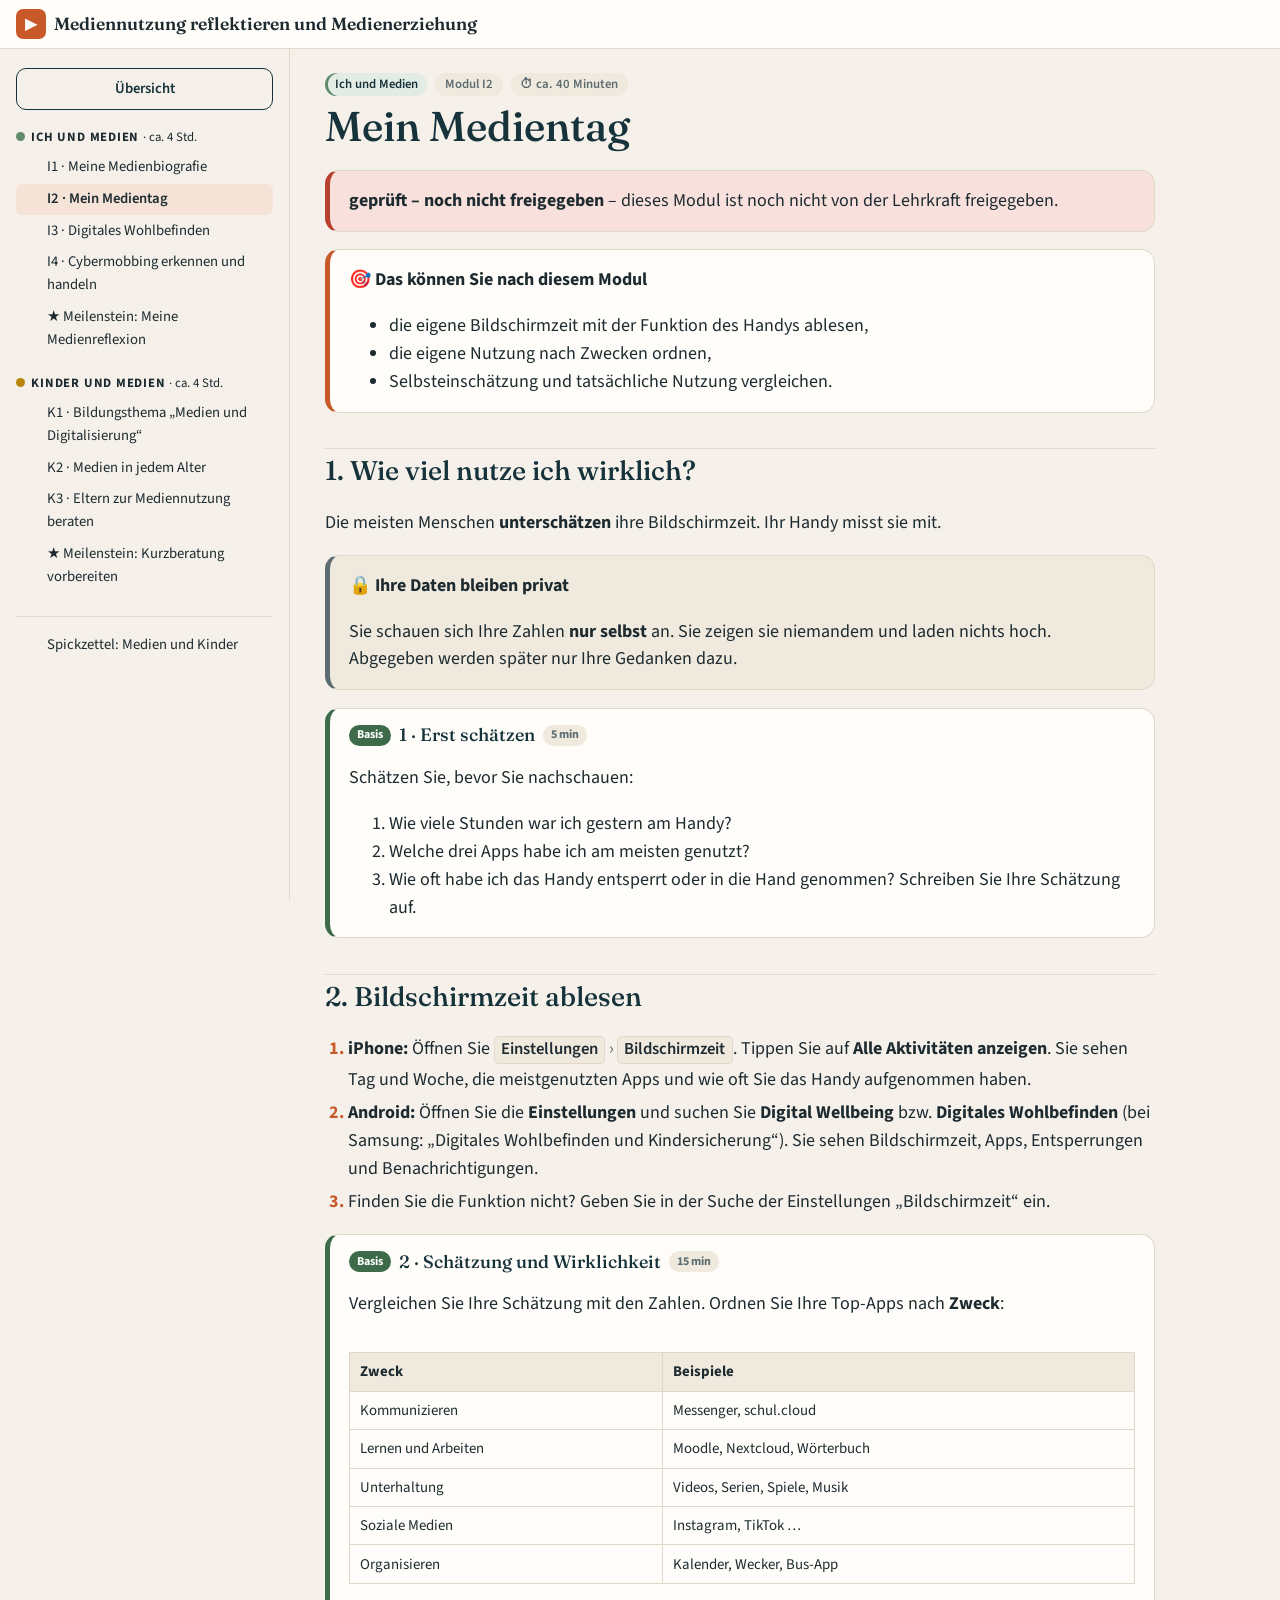
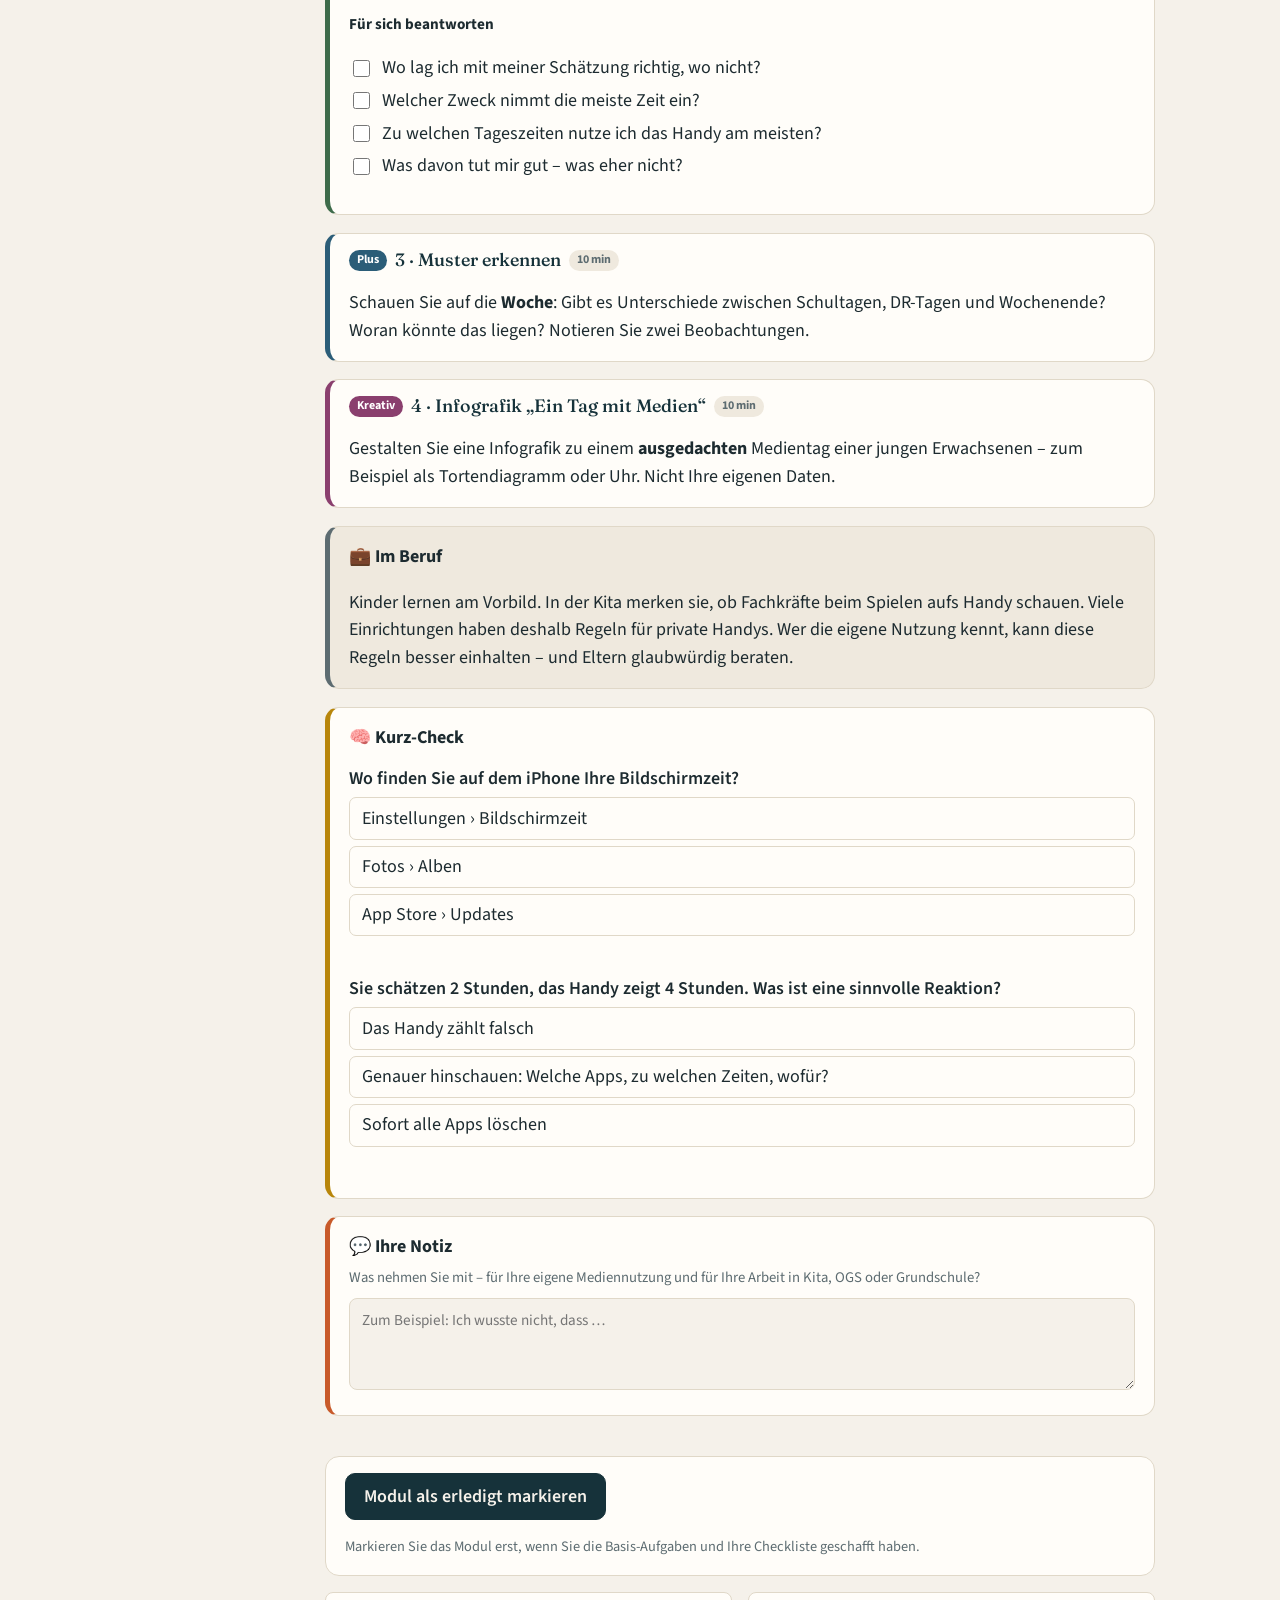
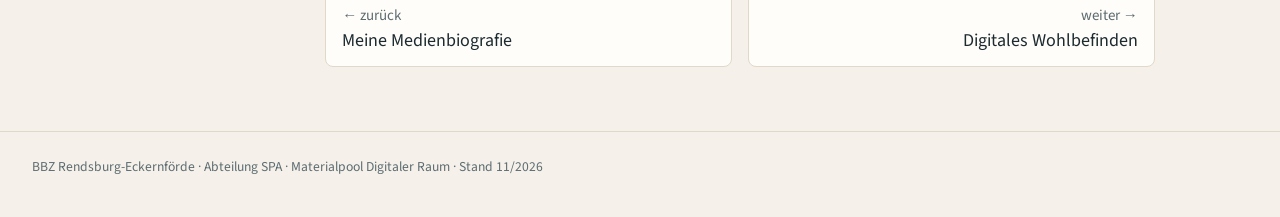
==== docs/i2-mein-medientag.html @ 037537eb "Lernpfad Mediennutzung und Medienerziehung: 9 Module (geprüft), Spickzettel, Lehrkräfteseite, Quelle" ====
<!doctype html>
<html lang="de">
<head>
<meta charset="utf-8">
<meta name="viewport" content="width=device-width, initial-scale=1">
<title>Mein Medientag – Mediennutzung reflektieren und Medienerziehung</title>
<link rel="stylesheet" href="assets/css/style.css">
<link rel="stylesheet" href="assets/css/kurs.css">
<script src="assets/js/kurs.js"></script>
<script src="assets/js/medien.js" defer></script>
<script src="assets/js/app.js" defer></script>
</head>
<body data-module="i2">
<header id="topbar"></header>
<div class="layout">
<nav id="sidebar" aria-label="Lernpfad"></nav>
<main>
<div class="box warn"><strong>geprüft – noch nicht freigegeben</strong> – dieses Modul ist noch nicht von der Lehrkraft freigegeben.</div><div class="box goals"><div class="box-title">🎯 Das können Sie nach diesem Modul</div><ul><li>die eigene Bildschirmzeit mit der Funktion des Handys ablesen,</li><li>die eigene Nutzung nach Zwecken ordnen,</li><li>Selbsteinschätzung und tatsächliche Nutzung vergleichen.</li></ul></div><h2>1. Wie viel nutze ich wirklich?</h2>
<p>Die meisten Menschen <strong>unterschätzen</strong> ihre Bildschirmzeit. Ihr Handy misst sie mit.</p>
<div class="box note"><div class="box-title">🔒 Ihre Daten bleiben privat</div><p>Sie schauen sich Ihre Zahlen <strong>nur selbst</strong> an. Sie zeigen sie niemandem und laden nichts hoch. Abgegeben werden später nur Ihre Gedanken dazu.</p>
</div><div class="box task basis"><div class="task-head"><span class="lvl basis">Basis</span><h3>1 · Erst schätzen</h3><span class="lvl time">5 min</span></div><p>Schätzen Sie, bevor Sie nachschauen:</p>
<ol>
<li>Wie viele Stunden war ich gestern am Handy?</li>
<li>Welche drei Apps habe ich am meisten genutzt?</li>
<li>Wie oft habe ich das Handy entsperrt oder in die Hand genommen?
Schreiben Sie Ihre Schätzung auf.</li>
</ol>
</div><h2>2. Bildschirmzeit ablesen</h2>
<div class="schritte"><ol class="steps">
<li><strong>iPhone:</strong> Öffnen Sie <span class="path">Einstellungen › Bildschirmzeit</span>. Tippen Sie auf <strong>Alle Aktivitäten anzeigen</strong>. Sie sehen Tag und Woche, die meistgenutzten Apps und wie oft Sie das Handy aufgenommen haben.</li>
<li><strong>Android:</strong> Öffnen Sie die <strong>Einstellungen</strong> und suchen Sie <strong>Digital Wellbeing</strong> bzw. <strong>Digitales Wohlbefinden</strong> (bei Samsung: „Digitales Wohlbefinden und Kindersicherung“). Sie sehen Bildschirmzeit, Apps, Entsperrungen und Benachrichtigungen.</li>
<li>Finden Sie die Funktion nicht? Geben Sie in der Suche der Einstellungen „Bildschirmzeit“ ein.</li>
</ol>
</div><div class="box task basis"><div class="task-head"><span class="lvl basis">Basis</span><h3>2 · Schätzung und Wirklichkeit</h3><span class="lvl time">15 min</span></div><p>Vergleichen Sie Ihre Schätzung mit den Zahlen. Ordnen Sie Ihre Top-Apps nach <strong>Zweck</strong>:</p>
<div class="table-wrap"><table>
<thead>
<tr>
<th>Zweck</th>
<th>Beispiele</th>
</tr>
</thead>
<tbody>
<tr>
<td>Kommunizieren</td>
<td>Messenger, schul.cloud</td>
</tr>
<tr>
<td>Lernen und Arbeiten</td>
<td>Moodle, Nextcloud, Wörterbuch</td>
</tr>
<tr>
<td>Unterhaltung</td>
<td>Videos, Serien, Spiele, Musik</td>
</tr>
<tr>
<td>Soziale Medien</td>
<td>Instagram, TikTok …</td>
</tr>
<tr>
<td>Organisieren</td>
<td>Kalender, Wecker, Bus-App</td>
</tr>
</tbody>
</table></div>
<div class="checkliste"><div class="check-title">Für sich beantworten</div><ul class="check">
<li>Wo lag ich mit meiner Schätzung richtig, wo nicht?</li>
<li>Welcher Zweck nimmt die meiste Zeit ein?</li>
<li>Zu welchen Tageszeiten nutze ich das Handy am meisten?</li>
<li>Was davon tut mir gut – was eher nicht?</li>
</ul>
</div></div><div class="box task plus"><div class="task-head"><span class="lvl plus">Plus</span><h3>3 · Muster erkennen</h3><span class="lvl time">10 min</span></div><p>Schauen Sie auf die <strong>Woche</strong>: Gibt es Unterschiede zwischen Schultagen, DR-Tagen und Wochenende? Woran könnte das liegen? Notieren Sie zwei Beobachtungen.</p>
</div><div class="box task kreativ"><div class="task-head"><span class="lvl kreativ">Kreativ</span><h3>4 · Infografik „Ein Tag mit Medien“</h3><span class="lvl time">10 min</span></div><p>Gestalten Sie eine Infografik zu einem <strong>ausgedachten</strong> Medientag einer jungen Erwachsenen – zum Beispiel als Tortendiagramm oder Uhr. Nicht Ihre eigenen Daten.</p>
</div><div class="box note"><div class="box-title">💼 Im Beruf</div><p>Kinder lernen am Vorbild. In der Kita merken sie, ob Fachkräfte beim Spielen aufs Handy schauen. Viele Einrichtungen haben deshalb Regeln für private Handys. Wer die eigene Nutzung kennt, kann diese Regeln besser einhalten – und Eltern glaubwürdig beraten.</p>
</div><div class="box quiz"><div class="box-title">🧠 Kurz-Check</div><div class="qa" data-right="1"><p class="q">Wo finden Sie auf dem iPhone Ihre Bildschirmzeit?</p><ol><li>Einstellungen › Bildschirmzeit</li><li>Fotos › Alben</li><li>App Store › Updates</li></ol><p class="fb" data-ok="Richtig. Unter Einstellungen › Bildschirmzeit sehen Sie die Nutzung pro Tag und Woche." data-no="Die Bildschirmzeit steht in den Einstellungen – unter „Bildschirmzeit“."></p></div><div class="qa" data-right="2"><p class="q">Sie schätzen 2 Stunden, das Handy zeigt 4 Stunden. Was ist eine sinnvolle Reaktion?</p><ol><li>Das Handy zählt falsch</li><li>Genauer hinschauen: Welche Apps, zu welchen Zeiten, wofür?</li><li>Sofort alle Apps löschen</li></ol><p class="fb" data-ok="Genau. Der Unterschied ist ein Anlass zum Nachdenken – nicht zum Schämen." data-no="Die Zahlen sind ein guter Anlass, genauer hinzuschauen: Wofür nutze ich das Handy wann?"></p></div></div>
</main>
</div>
<footer class="site">BBZ Rendsburg-Eckernförde · Abteilung SPA · Materialpool Digitaler Raum · Stand 11/2026</footer>
</body>
</html>
---- docs/assets/css/style.css ----
/* Lernpfad-Baukasten – gemeinsames Design aller Lernpfade (BBZ Rendsburg-Eckernförde).
   Kursspezifisches (Farben der Stufen und Varianten) steht in kurs.css, die bauen.py erzeugt.
   Schriften lokal eingebunden (SIL Open Font License, siehe assets/fonts/). */

@font-face {
  font-family: "Fraunces"; font-style: normal; font-display: swap; font-weight: 100 900;
  src: url(../fonts/fraunces-latin-opsz-normal.woff2) format("woff2-variations");
}
@font-face {
  font-family: "Source Sans 3"; font-style: normal; font-display: swap; font-weight: 200 900;
  src: url(../fonts/source-sans-3-latin-wght-normal.woff2) format("woff2-variations");
}
@font-face {
  font-family: "Source Sans 3"; font-style: italic; font-display: swap; font-weight: 200 900;
  src: url(../fonts/source-sans-3-latin-wght-italic.woff2) format("woff2-variations");
}

:root {
  --bg: #f5f1ea;
  --surface: #fffdf9;
  --surface-2: #efe9de;
  --text: #1d2b30;
  --deep: #16323a;
  --muted: #5d6c71;
  --border: #e0d8c8;
  --accent: #c85a2a;
  --accent-soft: #f6e3d8;
  /* Farbplätze für Stufen (kurs.css ordnet die Stufen zu) */
  --lv-1: #5f8a6c; --lv-1-soft: #e2ece4;
  --lv-2: #b8860b; --lv-2-soft: #f5ebd0;
  --lv-3: #c85a2a; --lv-3-soft: #f6e3d8;
  --lv-4: #2b6f7c; --lv-4-soft: #dcecef;
  --lv-5: #7a5a9a; --lv-5-soft: #ece4f3;
  --ok: #3d7a4d;
  --ok-soft: #e2eee4;
  --warn: #7d5e08;
  --warn-soft: #fbf0d2;
  --bad: #b8402f;
  --bad-soft: #f8e1dc;
  /* Farbplätze für Varianten des Umschalters (z. B. zwei Programme) */
  --v-1: #b7472a;
  --v-2: #2b6f7c;
  --v-3: #7a5a9a;
  --hl: #d99a1e;
  --radius: 14px;
  --shadow: none;
  --font: "Source Sans 3", Arial, sans-serif;
  --font-head: "Fraunces", Georgia, serif;
}

@media (prefers-color-scheme: dark) {
  :root {
    --bg: #121c1f;
    --surface: #1a272b;
    --surface-2: #223237;
    --text: #e7ecec;
    --deep: #cfe0e2;
    --muted: #9fb0b4;
    --border: #2c3d42;
    --accent: #ec8a5a;
    --accent-soft: #3a2820;
    --lv-1: #8fbf9b; --lv-1-soft: #1f3327;
    --lv-2: #e2b34a; --lv-2-soft: #3a3016;
    --lv-3: #ec8a5a; --lv-3-soft: #3a2820;
    --lv-4: #6cc3d1; --lv-4-soft: #17333a;
    --lv-5: #b99ad8; --lv-5-soft: #2d2438;
    --ok: #8fbf9b; --ok-soft: #1f3327;
    --warn: #e2b34a; --warn-soft: #3a3016;
    --bad: #f08a7a; --bad-soft: #3d201c;
    --v-1: #f08a6a;
    --v-2: #6cc3d1;
    --v-3: #b99ad8;
    --hl: #e2b34a;
  }
}

* { box-sizing: border-box; }
html { scroll-behavior: smooth; }
body {
  margin: 0;
  background: var(--bg);
  color: var(--text);
  font-family: var(--font);
  font-size: 18px;
  line-height: 1.55;
}
img { max-width: 100%; height: auto; }
a { color: var(--accent); }
h1, h2, h3 { font-family: var(--font-head); font-weight: 500; color: var(--deep); line-height: 1.15; }
h4 { line-height: 1.25; }
h2 { margin-top: 2.2rem; padding-top: .4rem; border-top: 1px solid var(--border); }
h3 { margin-top: 1.6rem; }

/* ---------- Kopfzeile ---------- */
.topbar {
  position: sticky; top: 0; z-index: 20;
  display: flex; align-items: center; gap: 1rem; flex-wrap: wrap;
  padding: .55rem 1rem;
  background: var(--surface);
  border-bottom: 1px solid var(--border);
}
.brand { font-family: var(--font-head); font-weight: 600; font-size: 1.1rem; text-decoration: none; color: var(--text); display: flex; align-items: center; gap: .5rem; }
.brand .logo {
  width: 30px; height: 30px; border-radius: 7px; background: var(--accent); color: var(--surface);
  display: grid; place-items: center; font-size: 15px; font-weight: 800;
}
.topbar .spacer { flex: 1; }
.menu-btn { display: none; }

.app-switch { display: inline-flex; border: 1px solid var(--border); border-radius: 999px; overflow: hidden; }
.app-switch button {
  border: 0; background: transparent; color: var(--text); font: inherit; font-size: .88rem;
  padding: .3rem .8rem; cursor: pointer;
}
.app-switch button[aria-pressed="true"] { background: var(--text); color: var(--bg); }
.app-switch-label { font-size: .85rem; color: var(--muted); }
@media (max-width: 560px) { .app-switch-label { display: none; } }

/* ---------- Layout ---------- */
.layout { display: grid; grid-template-columns: 290px minmax(0, 1fr); max-width: 1320px; margin: 0 auto; }
.layout.wide { grid-template-columns: minmax(0, 1fr); }
#sidebar {
  position: sticky; top: var(--topbar-h, 52px); align-self: start;
  height: calc(100vh - var(--topbar-h, 52px)); overflow-y: auto; overscroll-behavior: contain;
  padding: 1.2rem 1rem 2rem; border-right: 1px solid var(--border);
  font-size: .92rem;
}
#sidebar h4 { margin: 1.2rem 0 .4rem; font-size: .8rem; text-transform: uppercase; letter-spacing: .06em; }
#sidebar h4 .dot { display: inline-block; width: 9px; height: 9px; border-radius: 50%; margin-right: .4rem; }
#sidebar ul { list-style: none; margin: 0; padding: 0; }
#sidebar li a {
  display: flex; gap: .45rem; align-items: baseline;
  padding: .28rem .5rem; border-radius: 6px; text-decoration: none; color: var(--text);
}
#sidebar li a:hover { background: var(--surface-2); }
#sidebar li a.current { background: var(--accent-soft); font-weight: 600; }
#sidebar li a .tick { width: 1.1em; flex: none; color: var(--ok); }
#sidebar .extra { margin-top: 1.4rem; border-top: 1px solid var(--border); padding-top: .8rem; }

main { padding: 1.5rem 2.2rem 4rem; max-width: 900px; width: 100%; }
.layout.wide main { max-width: 1100px; margin: 0 auto; }

@media (max-width: 900px) {
  .layout { grid-template-columns: minmax(0, 1fr); }
  #sidebar {
    display: none; position: fixed; top: var(--topbar-h, 52px); left: 0; right: 0; bottom: 0;
    height: auto; max-height: none; align-self: stretch; z-index: 15;
    background: var(--surface); border: 0; -webkit-overflow-scrolling: touch;
  }
  body.nav-open #sidebar { display: block; }
  body.nav-open { overflow: hidden; }
  .menu-btn { display: inline-block; border: 1px solid var(--border); background: var(--surface); color: var(--text); border-radius: 8px; padding: .25rem .6rem; font: inherit; }
  main { padding: 1rem 16px 3rem; }
  body { font-size: 16px; }
}

/* ---------- Modulkopf ---------- */
.mod-head { margin-bottom: 1.2rem; }
.badges { display: flex; gap: .5rem; flex-wrap: wrap; margin-bottom: .4rem; }
.badge {
  display: inline-block; font-size: .8rem; font-weight: 600; padding: .12rem .6rem; border-radius: 999px;
  background: var(--surface-2); color: var(--muted);
}
.mod-head h1 { margin: .3rem 0 .4rem; font-size: clamp(1.9rem, 4.5vw, 2.6rem); }

/* ---------- Kästen ---------- */
.box {
  background: var(--surface); border: 1px solid var(--border); border-radius: var(--radius);
  padding: 1rem 1.2rem; margin: 1.1rem 0; box-shadow: var(--shadow);
}
.box > :first-child { margin-top: 0; }
.box > :last-child { margin-bottom: 0; }
.box .box-title { font-weight: 700; display: flex; gap: .5rem; align-items: center; margin-bottom: .4rem; }
.goals { border-left: 5px solid var(--accent); }
.tip { border-left: 5px solid var(--ok); background: var(--ok-soft); }
.design { border-left: 5px solid var(--hl); background: var(--warn-soft); }
.warn { border-left: 5px solid var(--bad); background: var(--bad-soft); }
.note { border-left: 5px solid var(--muted); background: var(--surface-2); }

/* App-spezifische Anleitungen */
.how { border-top: 4px solid var(--border); }
.how .app-label {
  display: inline-block; font-size: .78rem; font-weight: 700; letter-spacing: .03em; color: var(--surface);
  padding: .1rem .55rem; border-radius: 5px; margin-bottom: .5rem;
}
html[data-app="both"] .both-grid { display: grid; grid-template-columns: 1fr 1fr; gap: 1rem; align-items: start; }
html[data-app="both"] .both-grid > .box { margin: 0; }
@media (max-width: 900px) { html[data-app="both"] .both-grid { display: block; } html[data-app="both"] .both-grid > .box { margin: 1rem 0; } }

ol.steps, .schritte ol { padding-left: 1.4rem; }
ol.steps > li, .schritte ol > li { margin: .35rem 0; }
ol.steps > li::marker, .schritte ol > li::marker { font-weight: 700; color: var(--accent); }

/* Menüpfade und Tasten */
.path { white-space: normal; }
.path .seg {
  display: inline-block; padding: 0 .4rem; margin: .1rem 0; border-radius: 5px;
  background: var(--surface-2); border: 1px solid var(--border); font-weight: 600; font-size: .93em;
}
.path .sep { color: var(--muted); margin: 0 .2rem; }
kbd {
  display: inline-block; font-family: inherit; font-size: .85em; font-weight: 600;
  padding: .02rem .4rem; border: 1px solid var(--border); border-bottom-width: 3px;
  border-radius: 5px; background: var(--surface);
}

/* ---------- Ribbon-Schema ---------- */
figure { margin: 1.1rem 0; }
figcaption { font-size: .88rem; color: var(--muted); margin-top: .35rem; }
.ribbon {
  border: 1px solid var(--border); border-radius: 8px; overflow: hidden;
  background: var(--surface); font-size: .82rem; box-shadow: var(--shadow);
}
.ribbon .rb-title {
  display: flex; align-items: center; gap: .5rem; padding: .25rem .6rem; color: var(--surface); font-weight: 600; font-size: .78rem;
}
.ribbon .rb-tabs { display: flex; flex-wrap: wrap; gap: 0; padding: 0 .3rem; background: var(--surface-2); border-bottom: 1px solid var(--border); }
.ribbon .rb-tab { padding: .25rem .45rem; color: var(--muted); white-space: nowrap; }
.ribbon .rb-tab.on {
  color: var(--text); font-weight: 700; background: var(--surface);
  border: 1px solid var(--border); border-bottom-color: var(--surface); margin-bottom: -1px;
  border-radius: 6px 6px 0 0; outline: 3px solid var(--hl); outline-offset: -3px;
}
.ribbon .rb-body { display: flex; flex-wrap: wrap; gap: .4rem; padding: .55rem; align-items: stretch; }
.ribbon .rb-group {
  display: flex; flex-direction: column; justify-content: space-between;
  border: 1px solid var(--border); border-radius: 6px; padding: .3rem .4rem .2rem; min-width: 60px;
  background: var(--surface);
}
.ribbon .rb-btns { display: flex; flex-wrap: wrap; gap: .25rem; }
.ribbon .rb-btn {
  position: relative; padding: .28rem .5rem; border-radius: 5px; border: 1px solid transparent; white-space: nowrap;
}
.ribbon .rb-btn.on { border: 2px solid var(--hl); background: var(--warn-soft); font-weight: 700; }
.ribbon .rb-btn .num {
  position: absolute; top: -9px; right: -9px; width: 18px; height: 18px; border-radius: 50%;
  background: var(--hl); color: #111; font-size: .7rem; font-weight: 800; display: grid; place-items: center;
}
.ribbon .rb-glabel { text-align: center; color: var(--muted); font-size: .72rem; margin-top: .25rem; }
.ribbon .rb-menu {
  margin: 0 .5rem .6rem auto; max-width: 320px; border: 1px solid var(--border); border-radius: 6px;
  background: var(--surface); box-shadow: 0 4px 14px rgba(0,0,0,.12); overflow: hidden;
}
.ribbon .rb-menu .rb-mhead { font-size: .72rem; color: var(--muted); padding: .3rem .6rem 0; }
.ribbon .rb-menu div.it { padding: .25rem .6rem; }
.ribbon .rb-menu div.it.on { background: var(--warn-soft); font-weight: 700; border-left: 4px solid var(--hl); }

/* rechte Seitenleiste (OnlyOffice) bzw. Aufgabenbereich (PowerPoint) */
.sidepanel {
  max-width: 340px; border: 1px solid var(--border); border-radius: 8px; background: var(--surface);
  font-size: .82rem; box-shadow: var(--shadow); overflow: hidden;
}
.sidepanel .sp-head { padding: .35rem .7rem; font-weight: 700; color: var(--surface); }
.sidepanel .sp-row { padding: .25rem .7rem; border-top: 1px solid var(--border); }
.sidepanel .sp-row.h { color: var(--muted); font-size: .72rem; text-transform: uppercase; letter-spacing: .05em; background: var(--surface-2); }
.sidepanel .sp-row.on { background: var(--warn-soft); font-weight: 700; border-left: 4px solid var(--hl); }

/* Screenshot-Platzhalter */
.shot img { border: 1px solid var(--border); border-radius: 8px; display: block; cursor: zoom-in; }
.shot .placeholder {
  border: 2px dashed var(--border); border-radius: 8px; padding: 1rem; background: var(--surface-2);
  color: var(--muted); font-size: .88rem;
}
.shot .placeholder strong { color: var(--text); }
.shot .placeholder code { font-size: .8rem; word-break: break-all; }

/* ---------- Videos ---------- */
.media { display: grid; gap: .6rem; }
.media-item {
  display: flex; gap: .8rem; align-items: flex-start; padding: .6rem .8rem;
  border: 1px solid var(--border); border-radius: 8px; background: var(--surface); text-decoration: none; color: var(--text);
}
.media-item:hover { border-color: var(--accent); }
.media-item .ico {
  flex: none; width: 36px; height: 36px; border-radius: 8px; display: grid; place-items: center; color: var(--surface); font-size: 1rem;
}
.media-item .meta { font-size: .8rem; color: var(--muted); }
.media-item .t { font-weight: 600; }

/* ---------- Aufgaben ---------- */
.task { border-left: 5px solid var(--accent); }
.task .task-head { display: flex; flex-wrap: wrap; gap: .5rem; align-items: center; margin-bottom: .3rem; }
.task .task-head h3 { margin: 0; font-size: 1.12rem; }
.lvl {
  font-size: .75rem; font-weight: 700; padding: .08rem .5rem; border-radius: 999px; color: #fff;
}
.lvl.basis { background: #3d6b4a; }
.lvl.plus { background: #2b5d78; }
.lvl.kreativ { background: #8a3f6e; }
.lvl.time { background: var(--surface-2); color: var(--muted); }
.task.basis { border-left-color: #3d6b4a; }
.task.plus { border-left-color: #2b5d78; }
.task.kreativ { border-left-color: #8a3f6e; }

ul.check { list-style: none; padding-left: 0; }
ul.check li { display: flex; gap: .55rem; align-items: flex-start; margin: .3rem 0; }
ul.check input { margin-top: .35rem; width: 1.05rem; height: 1.05rem; accent-color: var(--ok); flex: none; }
ul.check li.done label { color: var(--muted); }
.check-title { font-weight: 700; margin-top: .8rem; font-size: .95rem; }

details {
  border: 1px solid var(--border); border-radius: 8px; padding: .5rem .8rem; margin: .7rem 0; background: var(--surface);
}
details summary { cursor: pointer; font-weight: 600; }
details[open] summary { margin-bottom: .4rem; }

/* ---------- Quiz ---------- */
.quiz { border-left: 5px solid var(--lv-2); }
.quiz .q { font-weight: 600; margin: .8rem 0 .3rem; }
.quiz ol { list-style: none; padding: 0; margin: 0; display: grid; gap: .35rem; }
.quiz li button {
  width: 100%; text-align: left; font: inherit; color: var(--text); cursor: pointer;
  padding: .4rem .7rem; border: 1px solid var(--border); border-radius: 7px; background: var(--surface);
}
.quiz li button:hover { border-color: var(--lv-2); }
.quiz li button.right { background: var(--ok-soft); border-color: var(--ok); }
.quiz li button.wrong { background: var(--bad-soft); border-color: var(--bad); }
.quiz .fb { min-height: 1.4em; margin: .3rem 0 .6rem; font-size: .92rem; }

/* ---------- Notizen, Selbstcheck, Ampel ---------- */
textarea {
  width: 100%; min-height: 80px; font: inherit; font-size: .95rem; padding: .6rem .7rem;
  border-radius: 8px; border: 1px solid var(--border); background: var(--bg); color: var(--text); resize: vertical;
}
.note-box { border-left: 5px solid var(--accent); }
.selfcheck .scq { margin: 0 0 1rem; }
.selfcheck .scq p { margin: 0 0 .4rem; font-weight: 600; }
.opts { display: flex; flex-wrap: wrap; gap: .5rem; }
.opts label {
  display: flex; align-items: center; gap: .4rem; padding: .35rem .85rem; cursor: pointer;
  border: 1px solid var(--border); border-radius: 999px; background: var(--bg);
}
.opts input { accent-color: var(--accent); }
.opts label:has(input:checked) { border-color: var(--accent); background: var(--accent-soft); }
#suggest { min-height: 1.6em; margin: .2rem 0 0; }
.ampel { display: grid; gap: .5rem; margin: .6rem 0; }
.ampel > div { display: flex; gap: .6rem; align-items: flex-start; padding: .5rem .7rem; border-radius: 8px; background: var(--surface); border: 1px solid var(--border); }
.ampel .dot { flex: none; width: 13px; height: 13px; border-radius: 50%; margin-top: .4rem; }
.ampel .g { background: #16a34a; } .ampel .y { background: #eab308; } .ampel .r { background: #dc2626; }

/* ---------- Abschluss & Pager ---------- */
.done-wrap { margin: 2.5rem 0 1rem; padding: 1rem 1.2rem; border-radius: var(--radius); background: var(--surface); border: 1px solid var(--border); display: flex; gap: 1rem; align-items: center; flex-wrap: wrap; }
.btn {
  display: inline-block; font: inherit; font-weight: 600; cursor: pointer; text-decoration: none;
  padding: .55rem 1.1rem; border-radius: 10px; border: 1px solid var(--deep); background: var(--deep); color: var(--bg);
}
.btn.secondary { background: transparent; color: var(--deep); }
.btn.is-done { background: var(--ok); border-color: var(--ok); }
.pager { display: flex; justify-content: space-between; gap: 1rem; margin-top: 1rem; }
.pager a { flex: 1; padding: .7rem 1rem; border: 1px solid var(--border); border-radius: 8px; text-decoration: none; color: var(--text); background: var(--surface); }
.pager a:hover { border-color: var(--accent); }
.pager a small { display: block; color: var(--muted); }
.pager a.next { text-align: right; }

/* ---------- Startseite ---------- */
.hero { padding: 2rem 0 1rem; }
.hero { position: relative; }
.hero h1 { font-size: clamp(2.2rem, 6vw, 3.4rem); margin: 0 0 .5rem; max-width: 16ch; }
.hero .logo-bbz { position: absolute; top: 1.2rem; right: 0; width: 120px; height: auto; border-radius: 6px; }
@media (max-width: 560px) { .hero .logo-bbz { width: 84px; top: .8rem; } .hero h1 { max-width: 11ch; } }
.hero p.lead { font-size: 1.15rem; color: var(--muted); max-width: 60ch; }
.levels { display: grid; grid-template-columns: repeat(3, 1fr); gap: 1rem; margin: 1.5rem 0; }
.levels.two { grid-template-columns: repeat(2, 1fr); }
@media (max-width: 900px) { .levels, .levels.two { grid-template-columns: 1fr; } }
.level-card {
  background: var(--surface); border: 1px solid var(--border); border-radius: var(--radius); padding: 1.1rem 1.2rem;
  border-top: 6px solid var(--border); box-shadow: var(--shadow); display: flex; flex-direction: column;
}
.level-card h2 { border: 0; margin: 0 0 .3rem; padding: 0; }
.level-card ul { padding-left: 1.1rem; margin: .5rem 0 1rem; font-size: .93rem; }
.level-card .btn { margin-top: auto; align-self: flex-start; }
.progress { height: 8px; border-radius: 99px; background: var(--surface-2); overflow: hidden; margin: .4rem 0 .2rem; }
.progress > span { display: block; height: 100%; background: var(--ok); width: 0; transition: width .3s; }
.progress-label { font-size: .8rem; color: var(--muted); }

table { border-collapse: collapse; width: 100%; font-size: .93rem; margin: 1rem 0; }
th, td { border: 1px solid var(--border); padding: .45rem .6rem; text-align: left; vertical-align: top; }
th { background: var(--surface-2); }
.table-wrap { overflow-x: auto; }

.status { font-size: .75rem; font-weight: 700; padding: .05rem .45rem; border-radius: 99px; white-space: nowrap; }
.status.ok { background: var(--ok-soft); color: var(--ok); }
.status.open { background: var(--warn-soft); color: var(--warn); }

footer.site { max-width: 1320px; margin: 0 auto; padding: 1.5rem 2rem 2.5rem; color: var(--muted); font-size: .85rem; border-top: 1px solid var(--border); }

@media print {
  .topbar, #sidebar, .pager, .done-wrap, .app-switch { display: none !important; }
  .layout { display: block; }
  details { break-inside: avoid; }
  details:not([open]) > *:not(summary) { display: none; }
}

/* Übungsdateien */
.download { border-left: 5px solid var(--lv-2); background: var(--lv-2-soft); }
.download .btn { margin-top: .2rem; }

/* Dateinamen-Schema (Farben wie im Tafelbild) */
:root { --fn-ordner: #2e8b3a; --fn-datum: #c62828; --fn-titel: #1565c0; --fn-typ: #c77700; }
@media (prefers-color-scheme: dark) { :root { --fn-ordner: #7fd18a; --fn-datum: #ff8a80; --fn-titel: #82b1ff; --fn-typ: #ffb74d; } }
.fn-ordner { color: var(--fn-ordner); font-weight: 700; }
.fn-datum { color: var(--fn-datum); font-weight: 700; }
.fn-titel { color: var(--fn-titel); font-weight: 700; }
.fn-typ, .fn-version { color: var(--fn-typ); font-weight: 700; }
.fn-demo { font-family: ui-monospace, Consolas, monospace; font-size: .95rem; background: var(--surface); border: 1px solid var(--border); border-radius: 8px; padding: .7rem .9rem; margin: .5rem 0; overflow-x: auto; }
.fn-demo .fn-line { padding-left: 1.5rem; white-space: nowrap; }
.fn-legend { margin: .4rem 0 .6rem; }

/* Moodle-Paket (SCORM): Hinweise statt Links auf andere Module */
.pkg-hint { margin: 0 0 .8rem; font-size: .9rem; color: var(--muted); }
.pkg-link { text-decoration: underline dotted; cursor: help; }
/* Moodle-Paket: Kursnavigation aus Moodle */
.course-nav .nav-sub { margin: .35rem 0 .2rem; }
.course-nav .nav-sub-title { display: block; font-size: .78rem; font-weight: 700; color: var(--muted); padding: .2rem .5rem; }
.course-nav .nav-sub ul { margin: 0 0 0 .4rem; padding-left: .4rem; border-left: 2px solid var(--border); }
.course-nav .nav-sub.locked span, .course-nav .nav-locked { display: flex; gap: .4rem; padding: .35rem .5rem; color: var(--muted); opacity: .75; font-size: .9rem; }
.course-nav .nav-ico { font-size: .85em; }
.pager .pkg-locked { flex: 1; padding: .7rem 1rem; border: 1px dashed var(--border); border-radius: 8px; color: var(--muted); text-align: right; cursor: default; }
.pager .pkg-locked small { display: block; }
.pager .pkg-locked small:last-child { margin-top: .2rem; font-size: .8rem; }
/* Moodle-Startseite „Mein Lernpfad“ */
.continue-box { border-left: 5px solid var(--accent); }
.continue-main { margin: .4rem 0 0; }
.btn.big { font-size: 1.15rem; padding: .8rem 1.4rem; }
.unit-list { list-style: none; padding-left: 0 !important; }
.unit-list li { margin: .15rem 0; }
.muted { color: var(--muted); }
/* Einstufungstest */
.tq ol { list-style: none; padding: 0; margin: 0; display: grid; gap: .35rem; }
.tq li label { display: flex; gap: .5rem; align-items: baseline; padding: .5rem .8rem; border: 1px solid var(--border); border-radius: 8px; background: var(--surface); cursor: pointer; }
.tq li label:hover { border-color: var(--lv-2); }
.tq li label.right { background: var(--ok-soft); border-color: var(--ok); }
.tq li label.wrong { background: var(--bad-soft); border-color: var(--bad); }
.tq .q { font-weight: 600; margin: 1rem 0 .3rem; }
.tq .fb { min-height: 1.2em; margin: .3rem 0 .6rem; font-size: .92rem; }
/* Moodle-Paket: Umschalter Kompaktmodus (Moodle-Kopfzeile aus/ein) */
.kompakt-btn { border: 1px solid var(--border); background: var(--surface); color: var(--text); border-radius: 8px; padding: .2rem .55rem; font: inherit; font-size: 1.05rem; line-height: 1.2; cursor: pointer; margin-left: .4rem; }
.kompakt-btn:hover { border-color: var(--accent); }
/* Zugang (zugang.js, nur Web-Version): Sperrmaske, Code-Feld auf der Übersicht, Schlüssel-Kasten */
html.lp-gesperrt body > *:not(.lp-zugang), html.lp-teil-gesperrt main { visibility: hidden; }
.lp-zugang { position: fixed; inset: 0; z-index: 1000; display: flex; align-items: center; justify-content: center; padding: 16px; background: color-mix(in srgb, var(--bg) 92%, transparent); }
.lp-zugang-box { width: min(420px, 100%); background: var(--surface); color: var(--text); border: 1px solid var(--border); border-radius: var(--radius); box-shadow: var(--shadow); padding: 1.6rem 1.5rem 1.2rem; text-align: center; }
.lp-zugang-box h1 { font-size: 1.35rem; margin: .3rem 0 .5rem; }
.lp-zugang-icon { font-size: 2.2rem; line-height: 1; }
.lp-zugang-text { color: var(--muted); margin: 0 0 1rem; }
.lp-zugang-box label { display: block; font-weight: 600; text-align: left; }
.lp-zugang-box input, .lp-codefeld input { width: 100%; box-sizing: border-box; margin-top: .3rem; padding: .55rem .7rem; font: inherit; border: 1px solid var(--border); border-radius: 8px; background: var(--bg); color: var(--text); }
.lp-zugang-fehler { color: var(--bad); min-height: 1.2em; margin: .4rem 0; font-size: .92rem; }
.lp-codefeld { margin: .4rem 0 .8rem; padding: .6rem .7rem; border: 1px dashed var(--border); border-radius: 8px; font-size: .92rem; }
.lp-codefeld label { display: block; margin-bottom: .4rem; }
.lp-codefeld input { max-width: 14rem; margin: .3rem .4rem 0 0; }
.lp-schluessel { border-top-color: var(--hl); }
.lp-schluessel .lp-code code { font-size: 1.25rem; letter-spacing: .06em; padding: .2rem .6rem; }
---- docs/assets/css/kurs.css ----
/* Erzeugt von bauen.py: Farben der Stufen und Varianten dieses Kurses. */
:root {
  --lv-ich-und-medien: var(--lv-1); --lv-ich-und-medien-soft: var(--lv-1-soft);
  --lv-kinder-und-medien: var(--lv-2); --lv-kinder-und-medien-soft: var(--lv-2-soft);
}
.badge.lv-ich-und-medien { background: var(--lv-ich-und-medien-soft); color: var(--deep); box-shadow: inset 3px 0 0 var(--lv-ich-und-medien); }
.level-card.ich-und-medien { border-top-color: var(--lv-ich-und-medien); }
.badge.lv-kinder-und-medien { background: var(--lv-kinder-und-medien-soft); color: var(--deep); box-shadow: inset 3px 0 0 var(--lv-kinder-und-medien); }
.level-card.kinder-und-medien { border-top-color: var(--lv-kinder-und-medien); }
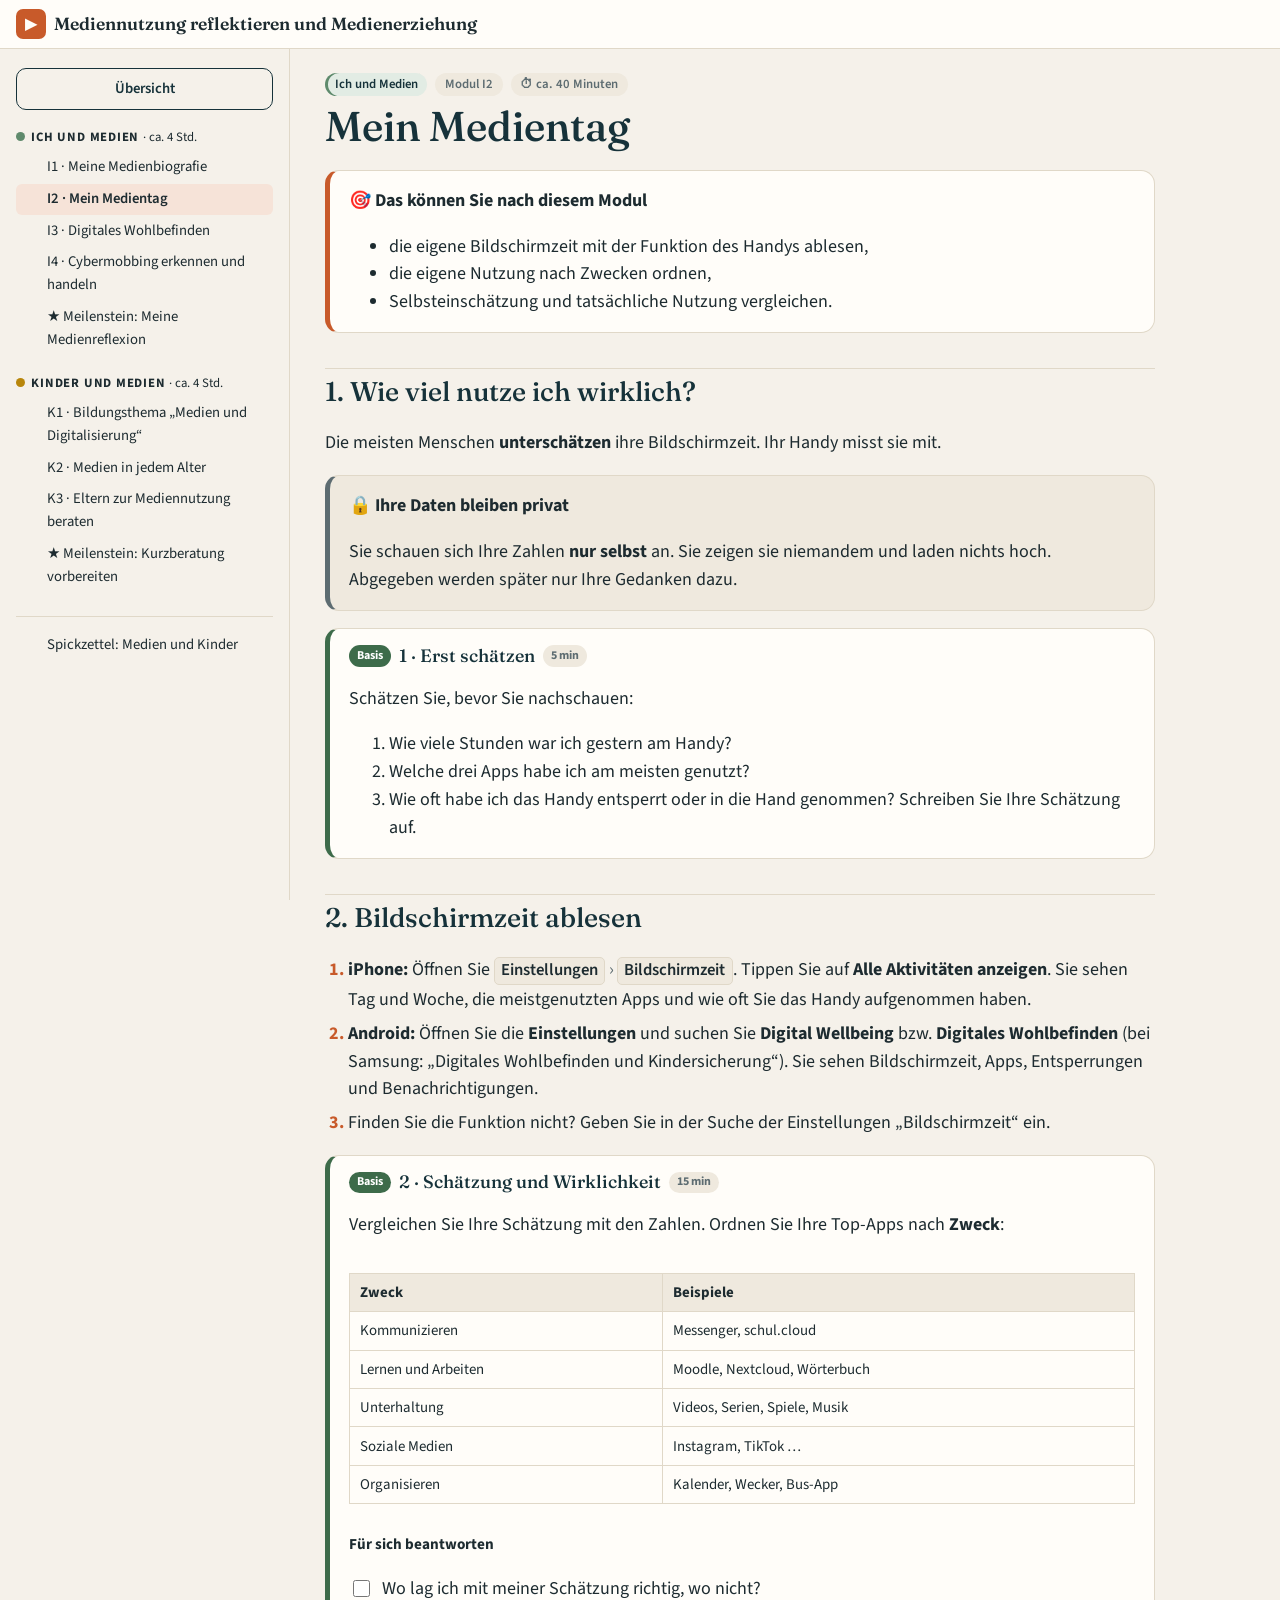
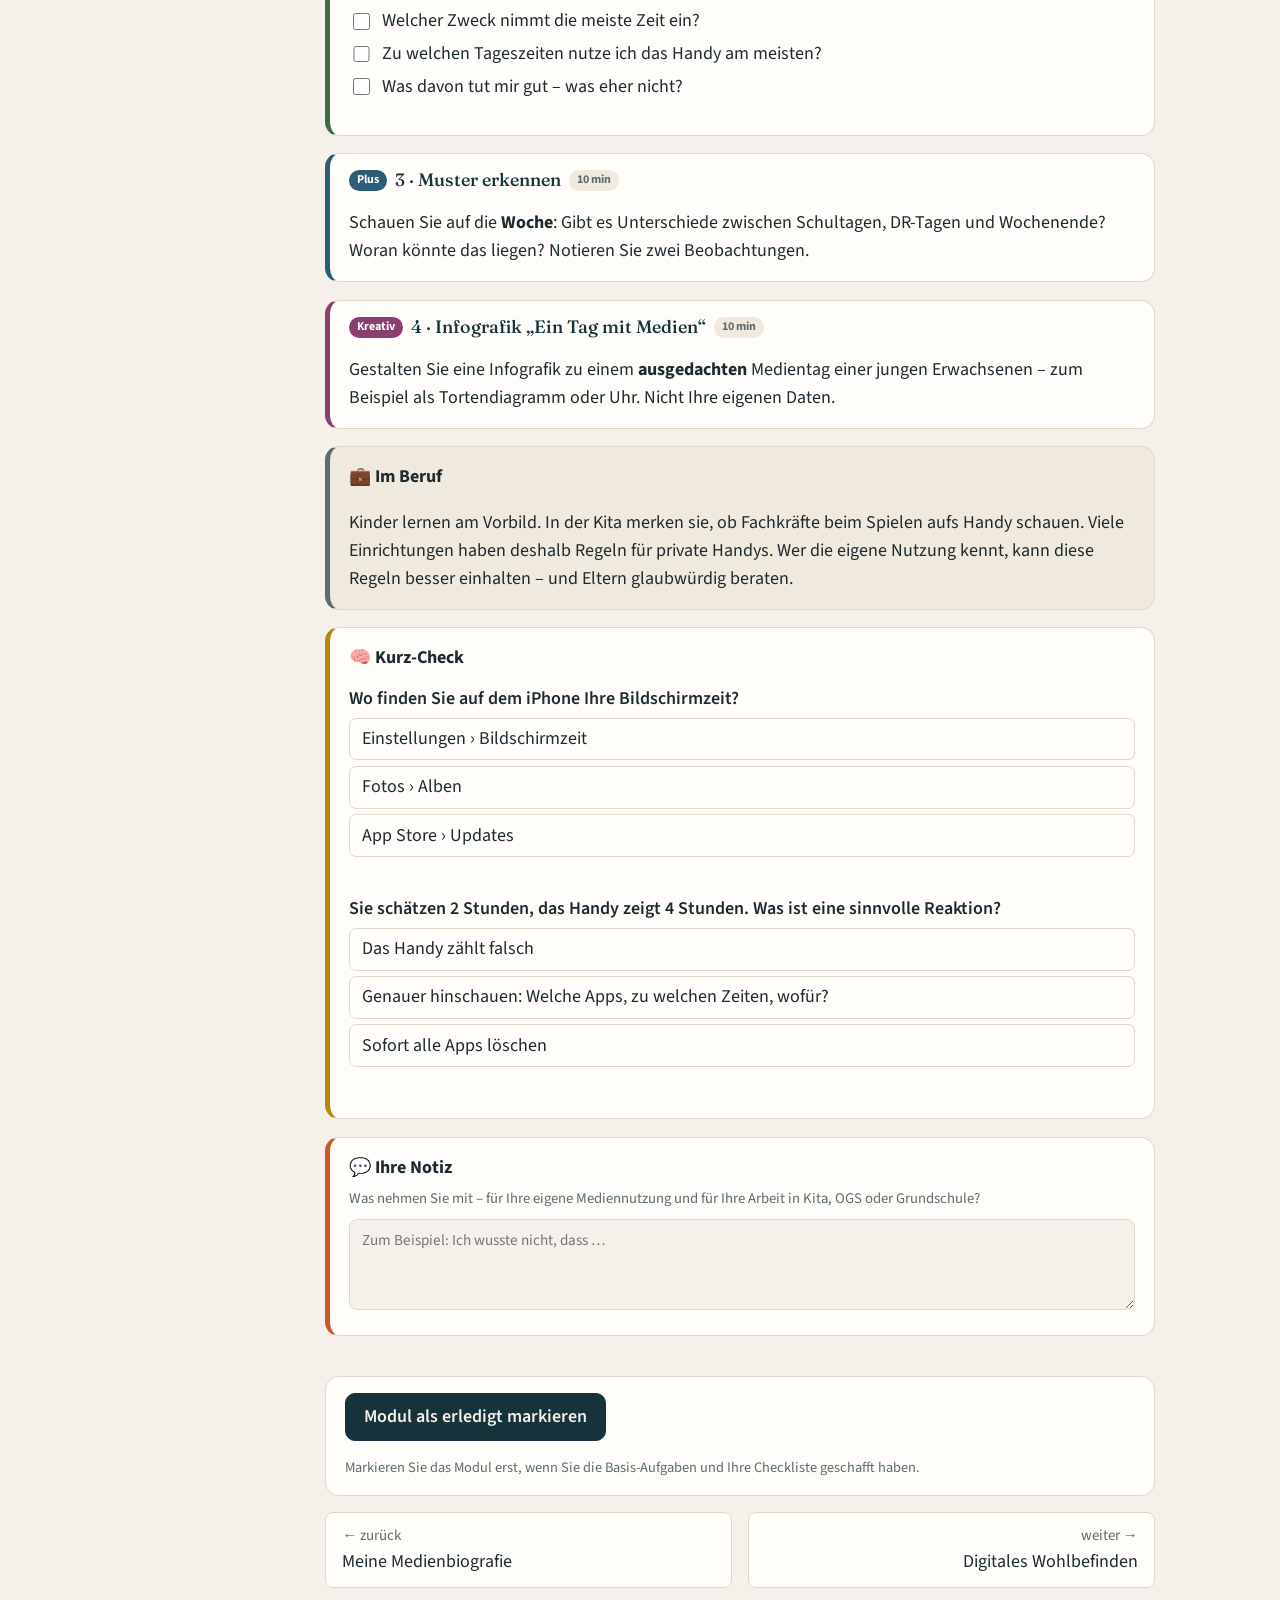
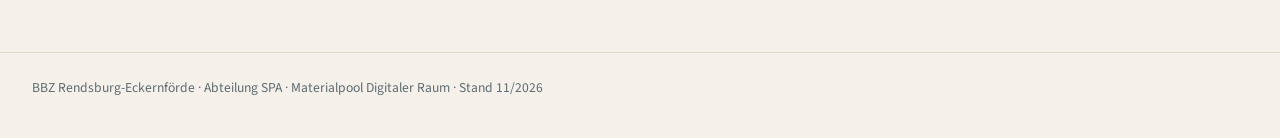
==== commit f9fc12dc: "K1 an Kapitel 3.7 der Bildungsleitlinien ausgerichtet; alle Module freigegeben; Moodle-Kurs in moodl" ====
--- a/docs/i2-mein-medientag.html
+++ b/docs/i2-mein-medientag.html
@@ -15,7 +15,7 @@
 <div class="layout">
 <nav id="sidebar" aria-label="Lernpfad"></nav>
 <main>
-<div class="box warn"><strong>geprüft – noch nicht freigegeben</strong> – dieses Modul ist noch nicht von der Lehrkraft freigegeben.</div><div class="box goals"><div class="box-title">🎯 Das können Sie nach diesem Modul</div><ul><li>die eigene Bildschirmzeit mit der Funktion des Handys ablesen,</li><li>die eigene Nutzung nach Zwecken ordnen,</li><li>Selbsteinschätzung und tatsächliche Nutzung vergleichen.</li></ul></div><h2>1. Wie viel nutze ich wirklich?</h2>
+<div class="box goals"><div class="box-title">🎯 Das können Sie nach diesem Modul</div><ul><li>die eigene Bildschirmzeit mit der Funktion des Handys ablesen,</li><li>die eigene Nutzung nach Zwecken ordnen,</li><li>Selbsteinschätzung und tatsächliche Nutzung vergleichen.</li></ul></div><h2>1. Wie viel nutze ich wirklich?</h2>
 <p>Die meisten Menschen <strong>unterschätzen</strong> ihre Bildschirmzeit. Ihr Handy misst sie mit.</p>
 <div class="box note"><div class="box-title">🔒 Ihre Daten bleiben privat</div><p>Sie schauen sich Ihre Zahlen <strong>nur selbst</strong> an. Sie zeigen sie niemandem und laden nichts hoch. Abgegeben werden später nur Ihre Gedanken dazu.</p>
 </div><div class="box task basis"><div class="task-head"><span class="lvl basis">Basis</span><h3>1 · Erst schätzen</h3><span class="lvl time">5 min</span></div><p>Schätzen Sie, bevor Sie nachschauen:</p>
